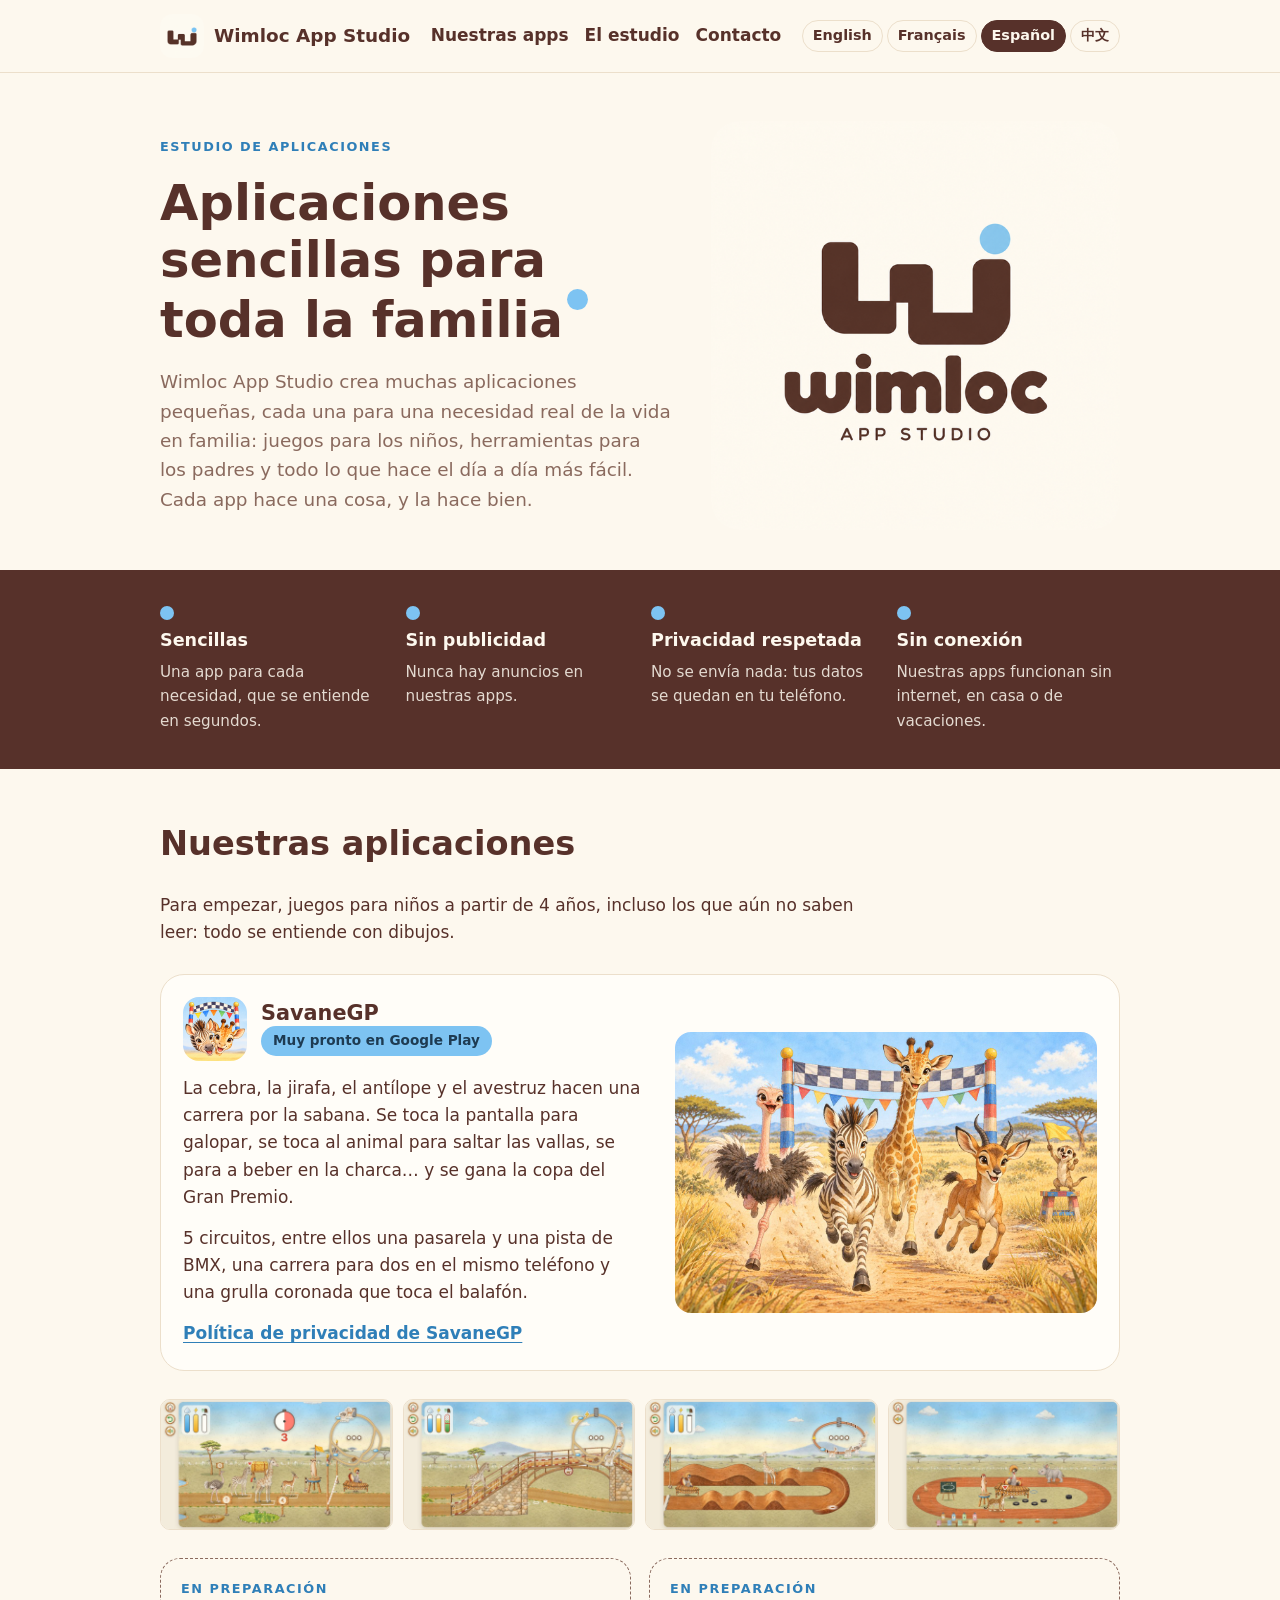
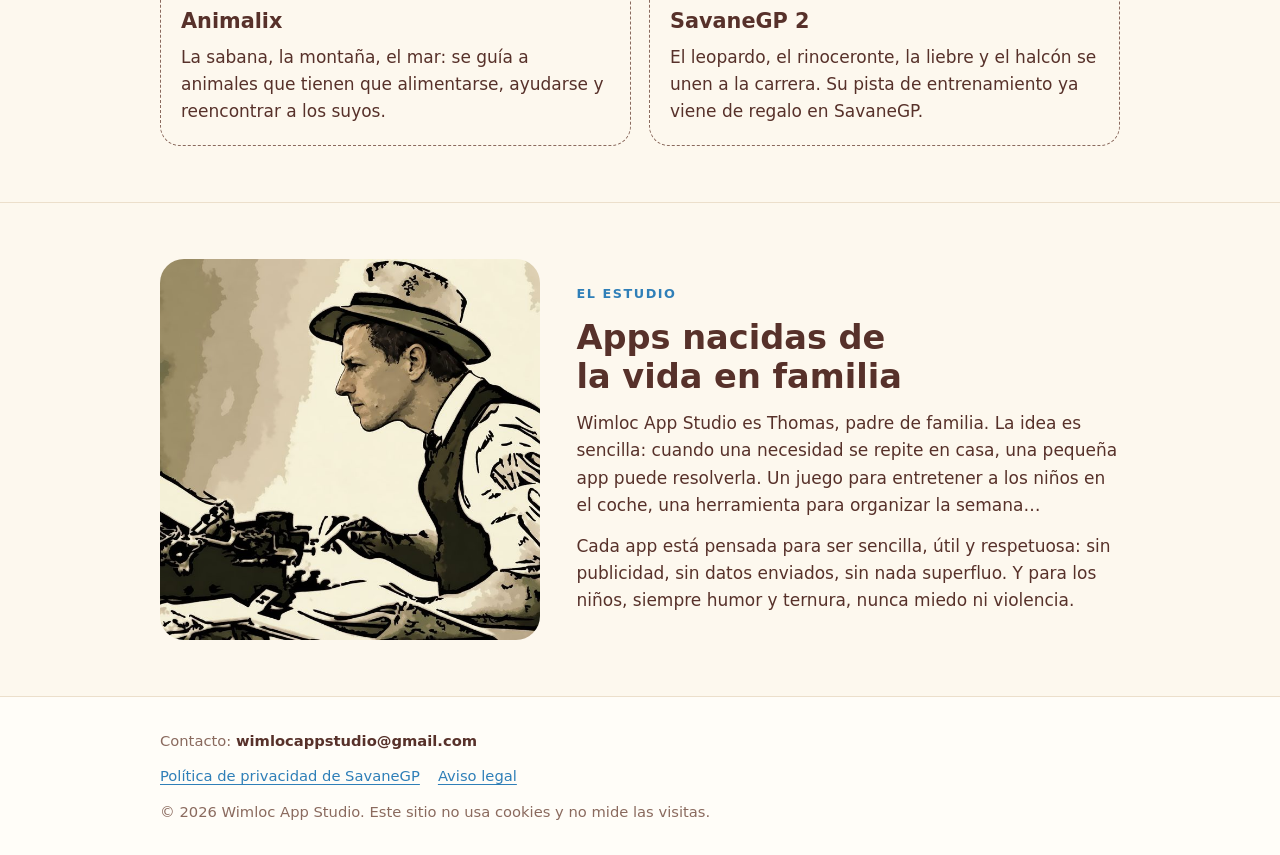
==== es/index.html @ 34c9a8f1 "Site de Wimloc App Studio : anglais, français, espagnol, chinois ; confidentialité de SavaneGP Co-Au" ====
<!doctype html>
<html lang="es">
<head>
<meta charset="utf-8">
<meta name="viewport" content="width=device-width,initial-scale=1,viewport-fit=cover">
<title>Wimloc App Studio</title>
<meta name="description" content="Wimloc App Studio crea aplicaciones sencillas para la vida en familia: juegos para los niños, herramientas para los padres. Sin publicidad, sin recogida de datos.">
<link rel="icon" href="../images/favicon.png">
<link rel="stylesheet" href="../style.css">
</head>
<body>
<header class="haut bande"><div class="col">
  <a class="marque" href="./"><img src="../images/marque_claire.png" alt="">Wimloc App Studio</a>
  <nav><a href="#apps">Nuestras apps</a><a href="#studio">El estudio</a><a href="#contact">Contacto</a></nav>
  <span class="langues"><a href="../" lang="en">English</a><a href="../fr/" lang="fr">Français</a><a href="../es/" lang="es" aria-current="page">Español</a><a href="../zh/" lang="zh-Hans">中文</a></span>
</div></header>

<main>
<section class="ouverture bande"><div class="col">
  <div class="texte">
    <p class="etiquette">Estudio de aplicaciones</p>
    <h1>Aplicaciones sencillas para toda la familia<span class="point" aria-hidden="true"></span></h1>
    <p class="chapo">Wimloc App Studio crea muchas aplicaciones pequeñas, cada una para una necesidad real de la vida en familia: juegos para los niños, herramientas para los padres y todo lo que hace el día a día más fácil. Cada app hace una cosa, y la hace bien.</p>
  </div>
  <img class="logo logo-grand" src="../images/logo_wimloc.png" alt="Logotipo de Wimloc App Studio" width="600" height="600">
</div></section>

<section class="promesses bande" aria-label="Nuestros compromisos"><div class="col">
  <div class="promesse"><b>Sencillas</b><span>Una app para cada necesidad, que se entiende en segundos.</span></div>
  <div class="promesse"><b>Sin publicidad</b><span>Nunca hay anuncios en nuestras apps.</span></div>
  <div class="promesse"><b>Privacidad respetada</b><span>No se envía nada: tus datos se quedan en tu teléfono.</span></div>
  <div class="promesse"><b>Sin conexión</b><span>Nuestras apps funcionan sin internet, en casa o de vacaciones.</span></div>
</div></section>

<section class="jeux bande" id="apps"><div class="col">
  <h2>Nuestras aplicaciones</h2>
  <p>Para empezar, juegos para niños a partir de 4 años, incluso los que aún no saben leer: todo se entiende con dibujos.</p>
  <article class="jeu-vedette">
    <div class="texte">
      <div class="titre-jeu"><img src="../images/savanegp_icone.png" alt="" width="256" height="256"><div><h3>SavaneGP</h3><span class="pastille">Muy pronto en Google Play</span></div></div>
      <p>La cebra, la jirafa, el antílope y el avestruz hacen una carrera por la sabana. Se toca la pantalla para galopar, se toca al animal para saltar las vallas, se para a beber en la charca… y se gana la copa del Gran Premio.</p>
      <p>5 circuitos, entre ellos una pasarela y una pista de BMX, una carrera para dos en el mismo teléfono y una grulla coronada que toca el balafón.</p>
      <div class="liens"><a href="../savanegp/privacy.html#es">Política de privacidad de SavaneGP</a></div>
    </div>
    <img class="affiche" src="../images/savanegp_affiche.jpg" alt="La cebra, la jirafa, el antílope y el avestruz corren hacia la meta" width="1200" height="800">
  </article>
  <div class="captures"><img src="../images/savanegp_depart.jpg" alt="La salida del Gran Premio" width="960" height="540" loading="lazy"><img src="../images/savanegp_passerelle.jpg" alt="La cebra en la pasarela" width="960" height="540" loading="lazy"><img src="../images/savanegp_bmx.jpg" alt="La pista de BMX" width="960" height="540" loading="lazy"><img src="../images/savanegp_savanegp2.jpg" alt="La pista de entrenamiento de SavaneGP 2" width="960" height="540" loading="lazy"></div>
  <div class="a-venir">
    <article><span class="etiquette">En preparación</span><h3>Animalix</h3><p>La sabana, la montaña, el mar: se guía a animales que tienen que alimentarse, ayudarse y reencontrar a los suyos.</p></article>
    <article><span class="etiquette">En preparación</span><h3>SavaneGP 2</h3><p>El leopardo, el rinoceronte, la liebre y el halcón se unen a la carrera. Su pista de entrenamiento ya viene de regalo en SavaneGP.</p></article>
  </div>
</div></section>

<section class="studio bande" id="studio"><div class="col">
  <img src="../images/thomas.jpg" alt="Thomas, fundador de Wimloc App Studio" width="700" height="700" loading="lazy">
  <div class="texte">
    <p class="etiquette">El estudio</p>
    <h2>Apps nacidas de la vida en familia</h2>
    <p>Wimloc App Studio es Thomas, padre de familia. La idea es sencilla: cuando una necesidad se repite en casa, una pequeña app puede resolverla. Un juego para entretener a los niños en el coche, una herramienta para organizar la semana…</p>
    <p>Cada app está pensada para ser sencilla, útil y respetuosa: sin publicidad, sin datos enviados, sin nada superfluo. Y para los niños, siempre humor y ternura, nunca miedo ni violencia.</p>
  </div>
</div></section>
</main>

<footer class="pied bande" id="contact"><div class="col">
  <p>Contacto: <span class="adresse">wimlocappstudio@gmail.com</span></p>
  <div class="ligne"><a href="../savanegp/privacy.html#es">Política de privacidad de SavaneGP</a><a href="../legal.html#es">Aviso legal</a></div>
  <p>© 2026 Wimloc App Studio. Este sitio no usa cookies y no mide las visitas.</p>
</div></footer>
</body>
</html>
---- style.css ----
/* Wimloc App Studio : couleurs du logo (brun, crème, bleu ciel), lettres rondes comme le logo, sans police chargée d'ailleurs
   (aucune requête vers un autre site : personne n'est suivi). Une colonne centrée, bandes pleine largeur. */
:root{--creme:#fdf8ee;--carte:#fffdf8;--brun:#57312a;--brun-doux:#8a6a5e;--ciel:#7dc3f2;--ciel-fonce:#2f7fb8;--trait:#ecdfcb;
  --rond:ui-rounded,"SF Pro Rounded","Nunito","Varela Round","Segoe UI",system-ui,sans-serif;--texte:system-ui,-apple-system,"Segoe UI",Roboto,sans-serif}
@media (prefers-color-scheme:dark){:root{--creme:#2a1915;--carte:#341f1a;--brun:#fbf3e4;--brun-doux:#c9b3a6;--ciel:#7dc3f2;--ciel-fonce:#9fd3f6;--trait:#4a2f28;color-scheme:dark}}
*{box-sizing:border-box}
html{-webkit-text-size-adjust:100%}
body{margin:0;background:var(--creme);color:var(--brun);font:17px/1.6 var(--texte)}
img{max-width:100%;height:auto;display:block}
a{color:var(--ciel-fonce);text-underline-offset:3px}
a:focus-visible,button:focus-visible{outline:3px solid var(--ciel);outline-offset:3px;border-radius:6px}
.bande{padding-left:max(16px,env(safe-area-inset-left,0px));padding-right:max(16px,env(safe-area-inset-right,0px))}
.col{max-width:960px;margin:0 auto}
h1,h2,h3{font-family:var(--rond);font-weight:700;line-height:1.15;text-wrap:balance;margin:0}
h1{font-size:clamp(2rem,5vw,3.1rem)}
h2{font-size:clamp(1.5rem,3.4vw,2.1rem)}
h3{font-size:1.3rem}
p{margin:0;max-width:65ch}
.etiquette{font-family:var(--rond);font-size:.8rem;letter-spacing:.12em;text-transform:uppercase;color:var(--ciel-fonce);font-weight:700}

/* en-tête */
.haut{padding-block:14px;border-bottom:1px solid var(--trait)}
.haut .col{display:flex;align-items:center;justify-content:space-between;gap:12px;flex-wrap:wrap}
.marque{display:flex;align-items:center;gap:10px;text-decoration:none;color:var(--brun);font-family:var(--rond);font-weight:700;font-size:1.15rem}
.marque img{width:44px;height:44px;border-radius:12px}
nav{display:flex;gap:16px;flex-wrap:wrap;font-family:var(--rond);font-weight:600}
nav a{color:var(--brun);text-decoration:none}
nav a:hover{color:var(--ciel-fonce)}

/* ouverture */
.ouverture{padding-block:48px 40px}
.ouverture .col{display:grid;grid-template-columns:minmax(0,1fr) minmax(0,.8fr);gap:40px;align-items:center}
.ouverture .texte{display:flex;flex-direction:column;gap:18px;min-width:0}
.ouverture .chapo{font-size:1.15rem;color:var(--brun-doux)}
.logo-grand{border-radius:28px;background:#fdf8ee}
.point{display:inline-block;width:.42em;height:.42em;border-radius:50%;background:var(--ciel);margin-left:.08em;vertical-align:.55em}

/* promesses */
.promesses{padding-block:36px;background:var(--brun);color:var(--creme)}
@media (prefers-color-scheme:dark){.promesses{background:#1d110e;color:#fbf3e4}}
.promesses .col{display:grid;grid-template-columns:repeat(auto-fit,minmax(170px,1fr));gap:22px}
.promesse{display:flex;flex-direction:column;gap:6px}
.promesse b{font-family:var(--rond);font-size:1.1rem}
.promesse span{opacity:.85;font-size:.95rem}
.promesse::before{content:"";width:14px;height:14px;border-radius:50%;background:var(--ciel)}

/* jeux */
.jeux{padding-block:56px;display:block}
.jeux .col{display:flex;flex-direction:column;gap:28px}
.jeu-vedette{display:grid;grid-template-columns:minmax(0,1.1fr) minmax(0,1fr);gap:28px;align-items:center;background:var(--carte);border:1px solid var(--trait);border-radius:24px;padding:22px}
.jeu-vedette .texte{display:flex;flex-direction:column;gap:14px;min-width:0}
.jeu-vedette .affiche{border-radius:16px}
.titre-jeu{display:flex;align-items:center;gap:14px}
.titre-jeu img{width:64px;height:64px;border-radius:16px}
.pastille{display:inline-block;font-family:var(--rond);font-weight:700;font-size:.85rem;padding:4px 12px;border-radius:999px;background:var(--ciel);color:#1e3b52}
.captures{display:grid;grid-template-columns:repeat(4,minmax(0,1fr));gap:10px}
.captures img{border-radius:10px;border:1px solid var(--trait)}
.liens{display:flex;gap:14px;flex-wrap:wrap;font-weight:600}
.a-venir{display:grid;grid-template-columns:repeat(auto-fit,minmax(260px,1fr));gap:18px}
.a-venir article{border:1px dashed var(--brun-doux);border-radius:20px;padding:20px;display:flex;flex-direction:column;gap:10px}

/* studio */
.studio{padding-block:56px;border-top:1px solid var(--trait)}
.studio .col{display:grid;grid-template-columns:minmax(0,.7fr) minmax(0,1fr);gap:36px;align-items:center}
.studio img{border-radius:24px}
.studio .texte{display:flex;flex-direction:column;gap:14px;min-width:0}

/* pied */
.pied{padding-block:32px;background:var(--carte);border-top:1px solid var(--trait);font-size:.92rem;color:var(--brun-doux)}
.pied .col{display:flex;flex-direction:column;gap:12px}
.pied .ligne{display:flex;gap:18px;flex-wrap:wrap}
.adresse{user-select:all;font-weight:600;color:var(--brun)}

/* pages de texte (confidentialité, mentions) */
.page{padding-block:40px 56px}
.page .col{max-width:720px;display:flex;flex-direction:column;gap:16px}
.page h2{margin-top:18px}
.page ul{margin:0;padding-left:1.2em;display:flex;flex-direction:column;gap:6px}
.page .date{color:var(--brun-doux)}

@media (max-width:720px){
  .ouverture .col,.jeu-vedette,.studio .col{grid-template-columns:1fr}
  .ouverture .logo{max-width:260px}
  .captures{grid-template-columns:repeat(2,minmax(0,1fr))}
  .studio img{max-width:320px}
}
@media (prefers-reduced-motion:no-preference){.point{animation:rebond 2.8s ease-in-out infinite}}
@keyframes rebond{0%,80%,100%{transform:translateY(0)}88%{transform:translateY(-.25em)}}

/* choix de la langue */
.langues{display:flex;gap:4px;flex-wrap:wrap;font-family:var(--rond);font-weight:600;font-size:.9rem}
.langues a{color:var(--brun);text-decoration:none;padding:3px 10px;border-radius:999px;border:1px solid var(--trait)}
.langues a[aria-current]{background:var(--brun);color:var(--creme);border-color:var(--brun)}
.page section{display:flex;flex-direction:column;gap:12px;padding-bottom:24px;border-bottom:1px solid var(--trait)}
.page section:last-child{border-bottom:0}
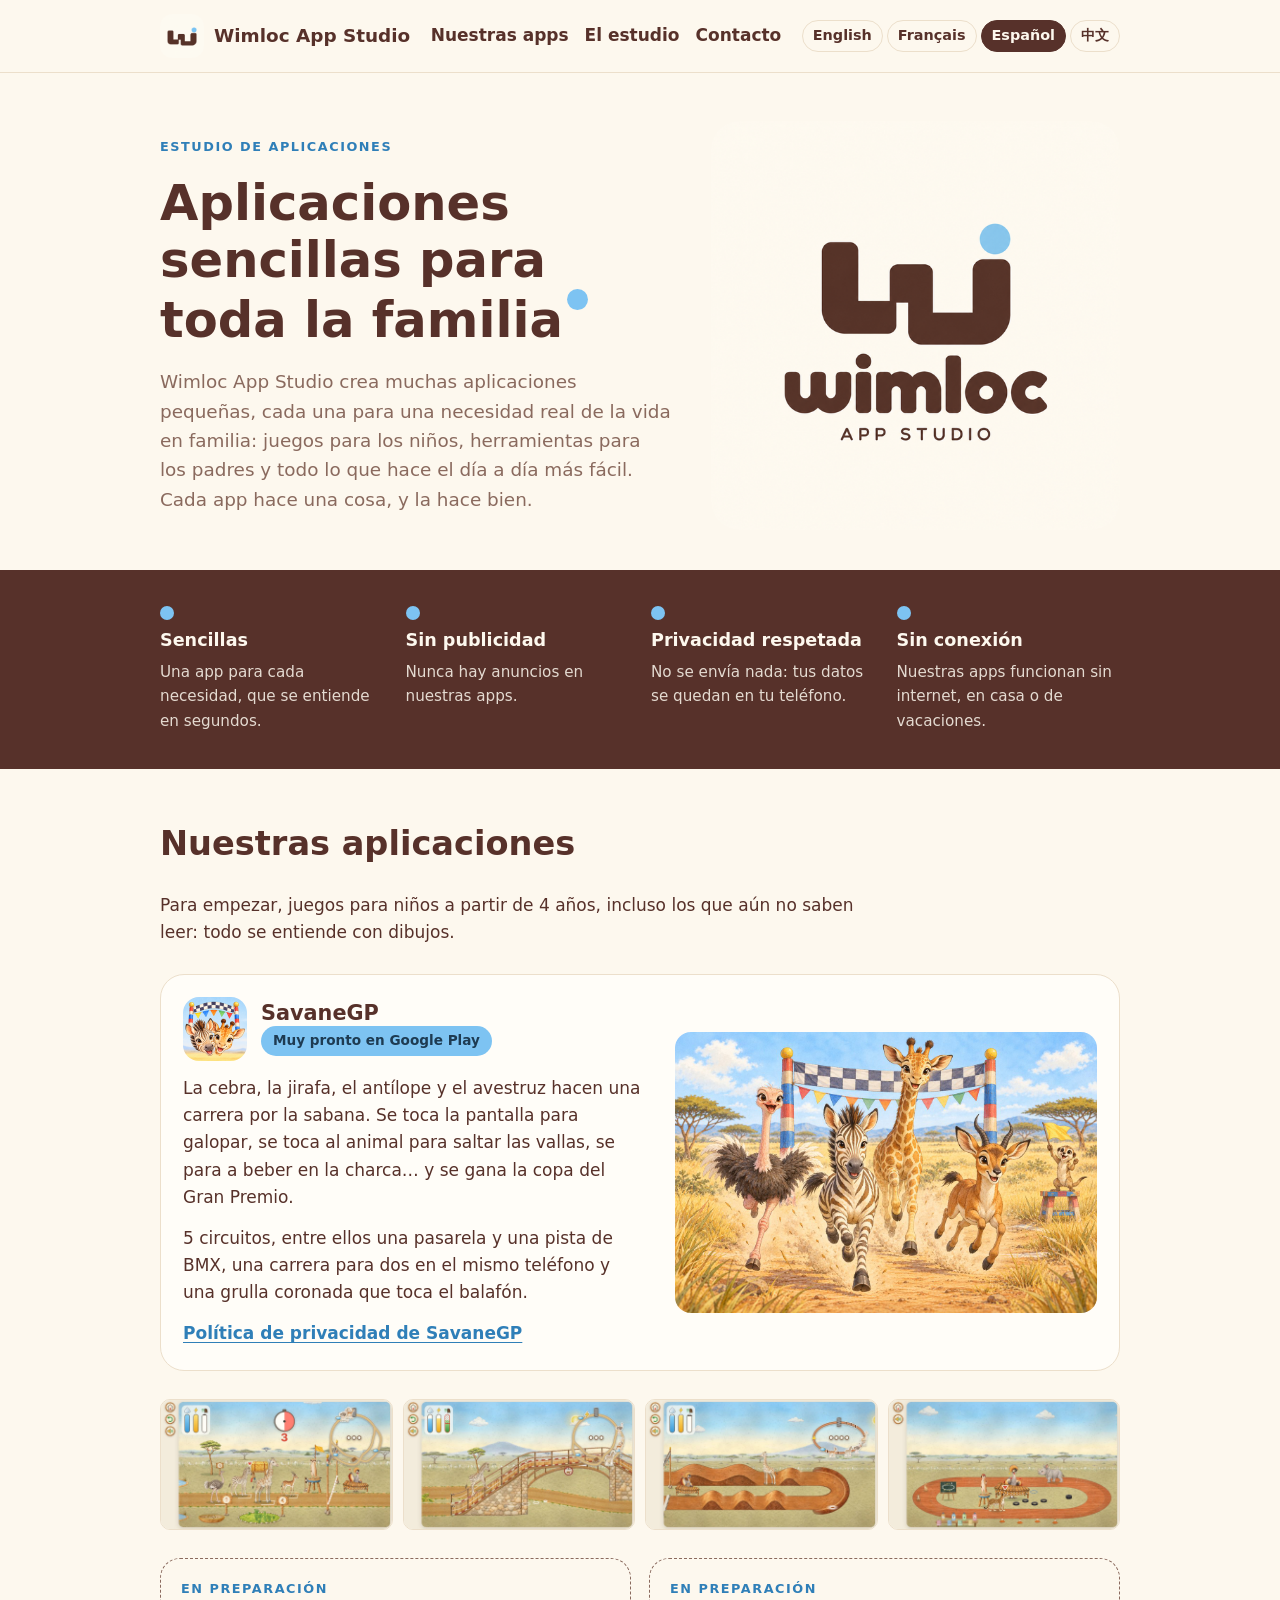
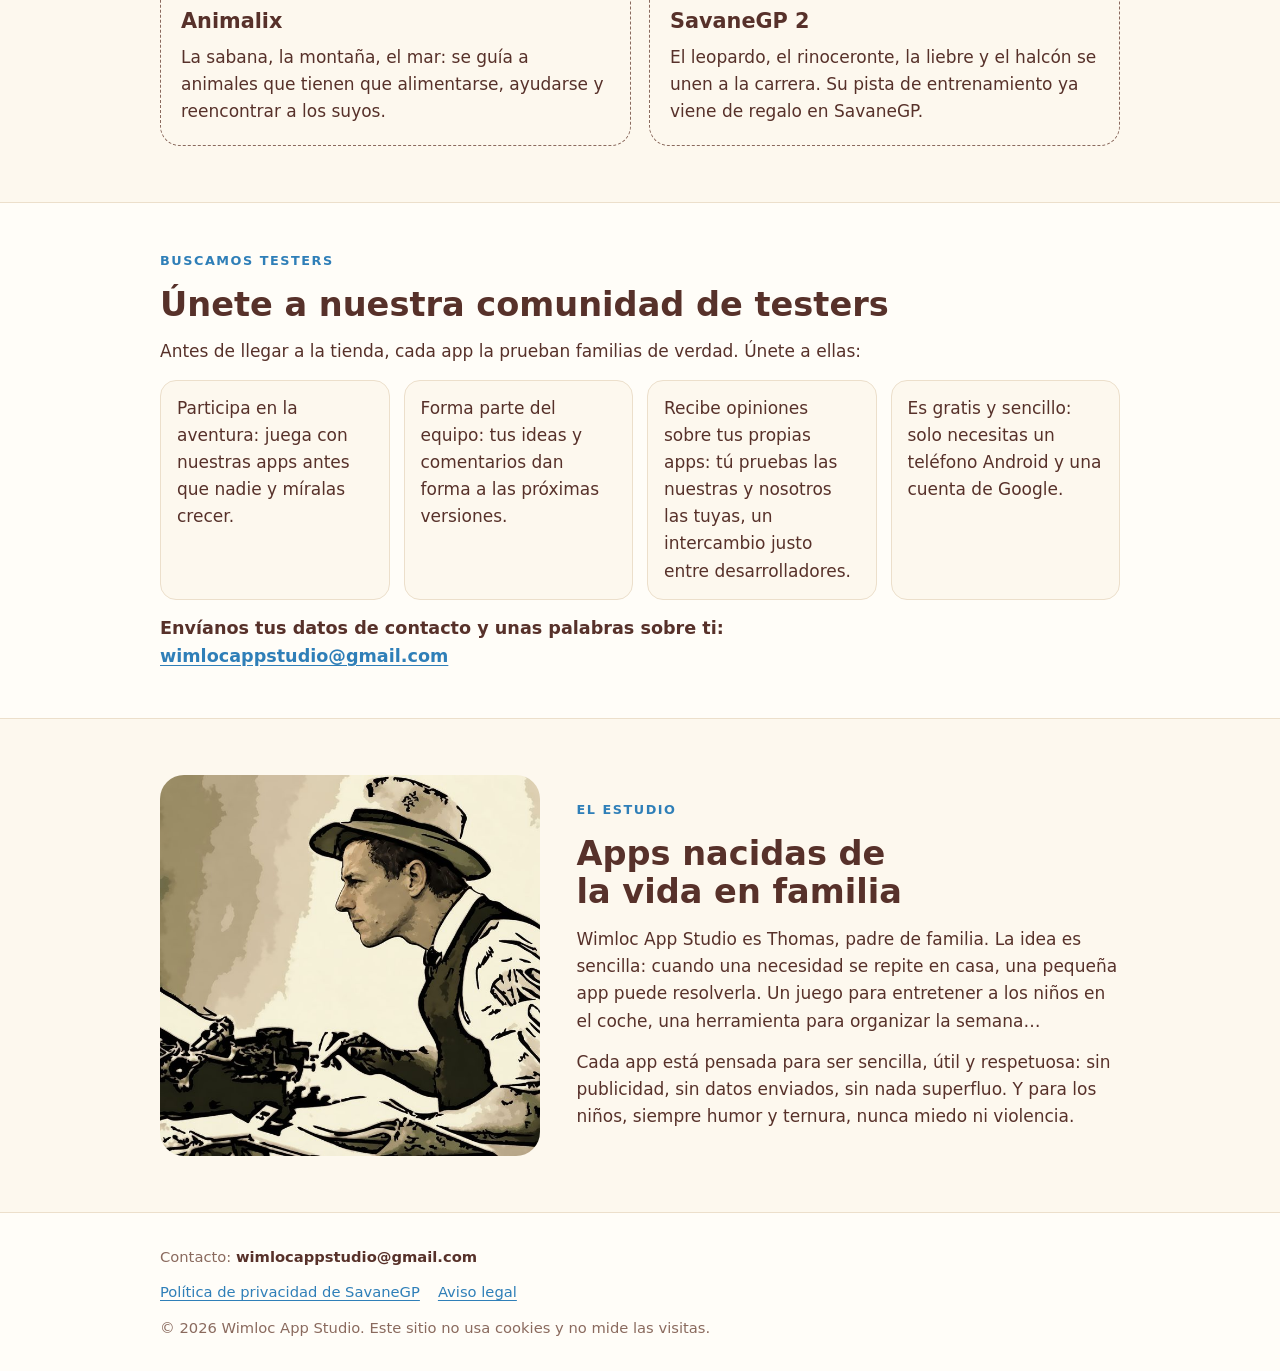
==== commit 8a9bf818: "Communauté de testeurs Co-Authored-By: Claude Opus 5.5 <noreply@anthropic.com> Claude-Session: https" ====
--- a/es/index.html
+++ b/es/index.html
@@ -5,7 +5,11 @@
 <meta name="viewport" content="width=device-width,initial-scale=1,viewport-fit=cover">
 <title>Wimloc App Studio</title>
 <meta name="description" content="Wimloc App Studio crea aplicaciones sencillas para la vida en familia: juegos para los niños, herramientas para los padres. Sin publicidad, sin recogida de datos.">
-<link rel="icon" href="../images/favicon.png">
+<link rel="icon" href="../favicon.ico" sizes="48x48">
+<link rel="icon" type="image/png" sizes="32x32" href="../images/favicon-32.png">
+<link rel="icon" type="image/png" sizes="192x192" href="../images/icone-192.png">
+<link rel="apple-touch-icon" href="../images/apple-touch-icon.png">
+<meta name="theme-color" content="#57312a">
 <link rel="stylesheet" href="../style.css">
 </head>
 <body>
@@ -51,6 +55,14 @@
   </div>
 </div></section>
 
+<section class="testeurs bande" id="testers"><div class="col">
+  <p class="etiquette">Buscamos testers</p>
+  <h2>Únete a nuestra comunidad de testers</h2>
+  <p>Antes de llegar a la tienda, cada app la prueban familias de verdad. Únete a ellas:</p>
+  <ul class="atouts"><li>Participa en la aventura: juega con nuestras apps antes que nadie y míralas crecer.</li><li>Forma parte del equipo: tus ideas y comentarios dan forma a las próximas versiones.</li><li>Recibe opiniones sobre tus propias apps: tú pruebas las nuestras y nosotros las tuyas, un intercambio justo entre desarrolladores.</li><li>Es gratis y sencillo: solo necesitas un teléfono Android y una cuenta de Google.</li></ul>
+  <p class="appel">Envíanos tus datos de contacto y unas palabras sobre ti: <a href="mailto:wimlocappstudio@gmail.com?subject=Tester">wimlocappstudio@gmail.com</a></p>
+</div></section>
+
 <section class="studio bande" id="studio"><div class="col">
   <img src="../images/thomas.jpg" alt="Thomas, fundador de Wimloc App Studio" width="700" height="700" loading="lazy">
   <div class="texte">
--- a/style.css
+++ b/style.css
@@ -93,3 +93,11 @@
 .langues a[aria-current]{background:var(--brun);color:var(--creme);border-color:var(--brun)}
 .page section{display:flex;flex-direction:column;gap:12px;padding-bottom:24px;border-bottom:1px solid var(--trait)}
 .page section:last-child{border-bottom:0}
+
+/* communauté de testeurs */
+.testeurs{padding-block:48px;background:var(--carte);border-top:1px solid var(--trait)}
+.testeurs .col{display:flex;flex-direction:column;gap:14px}
+.atouts{margin:0;padding:0;list-style:none;display:grid;grid-template-columns:repeat(auto-fit,minmax(220px,1fr));gap:14px}
+.atouts li{border:1px solid var(--trait);border-radius:16px;padding:14px 16px;background:var(--creme)}
+.appel{font-family:var(--rond);font-weight:700;font-size:1.1rem}
+.appel a{white-space:nowrap}
